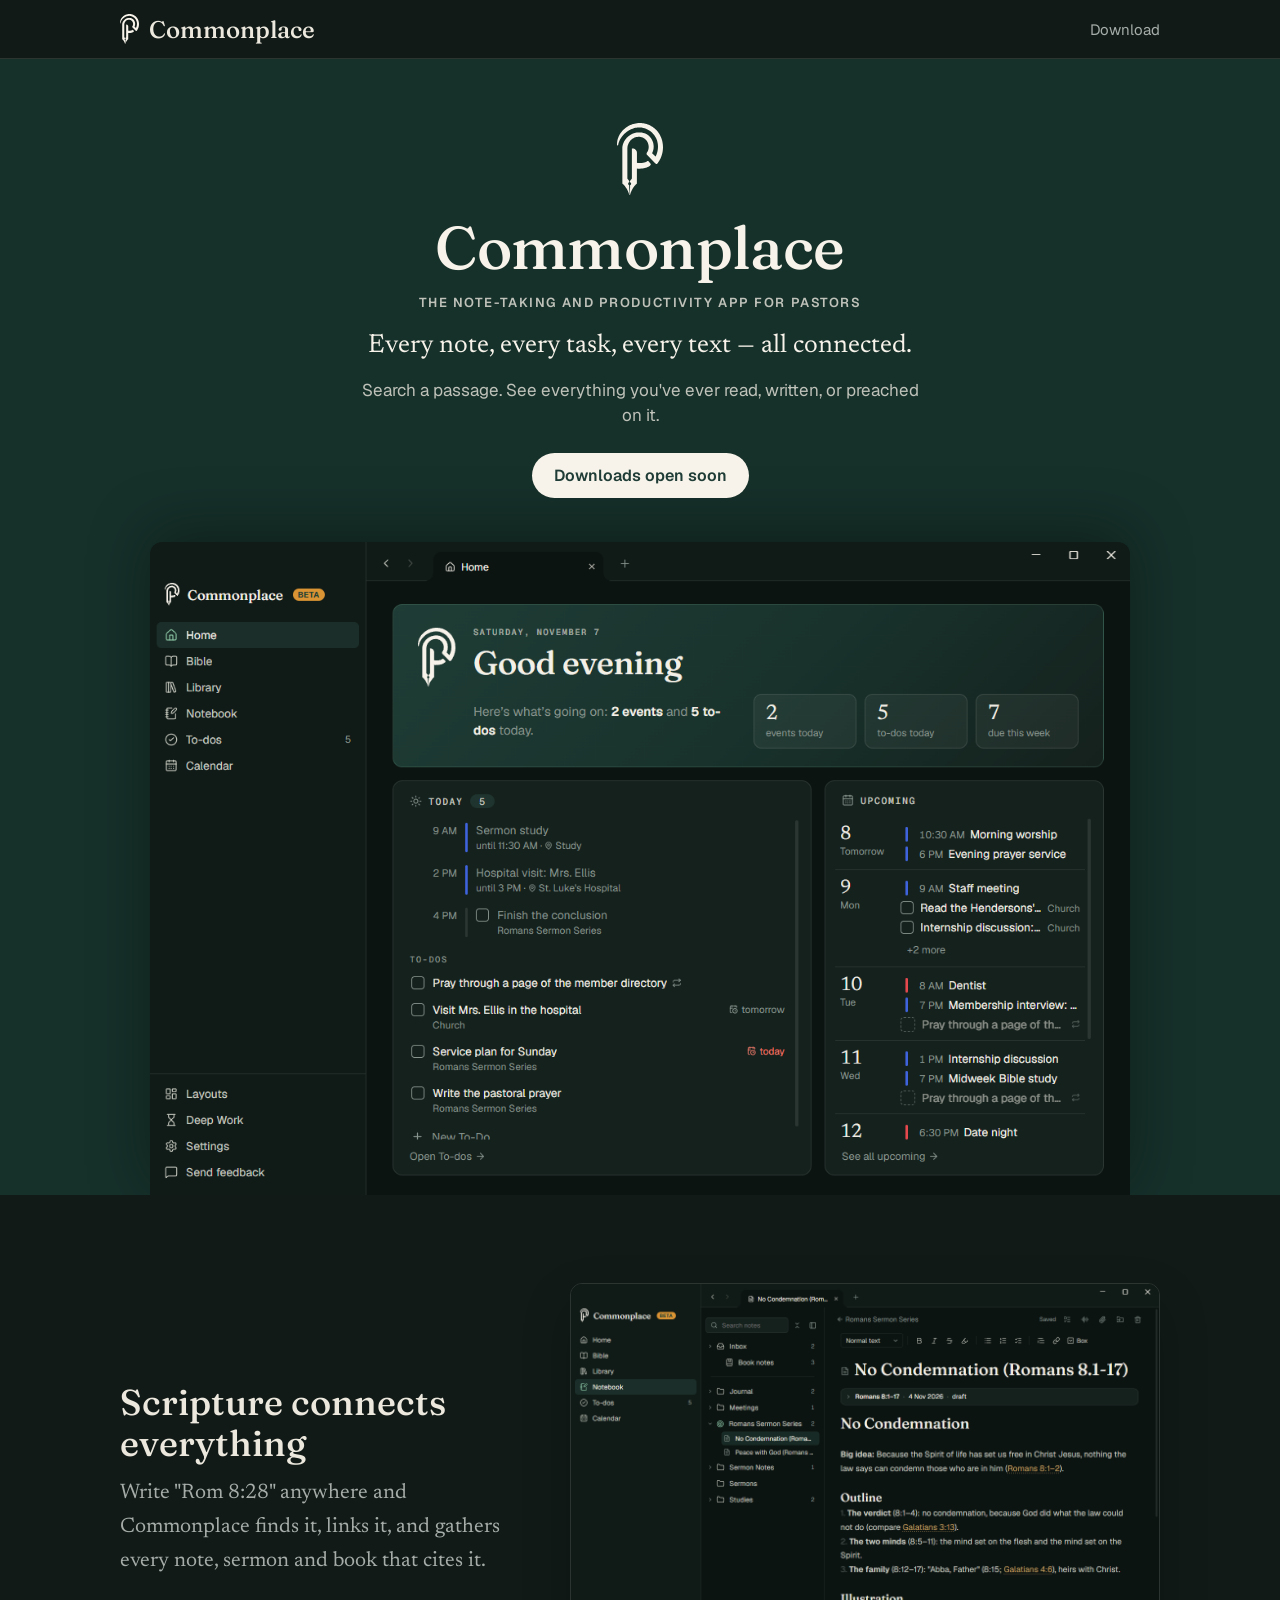
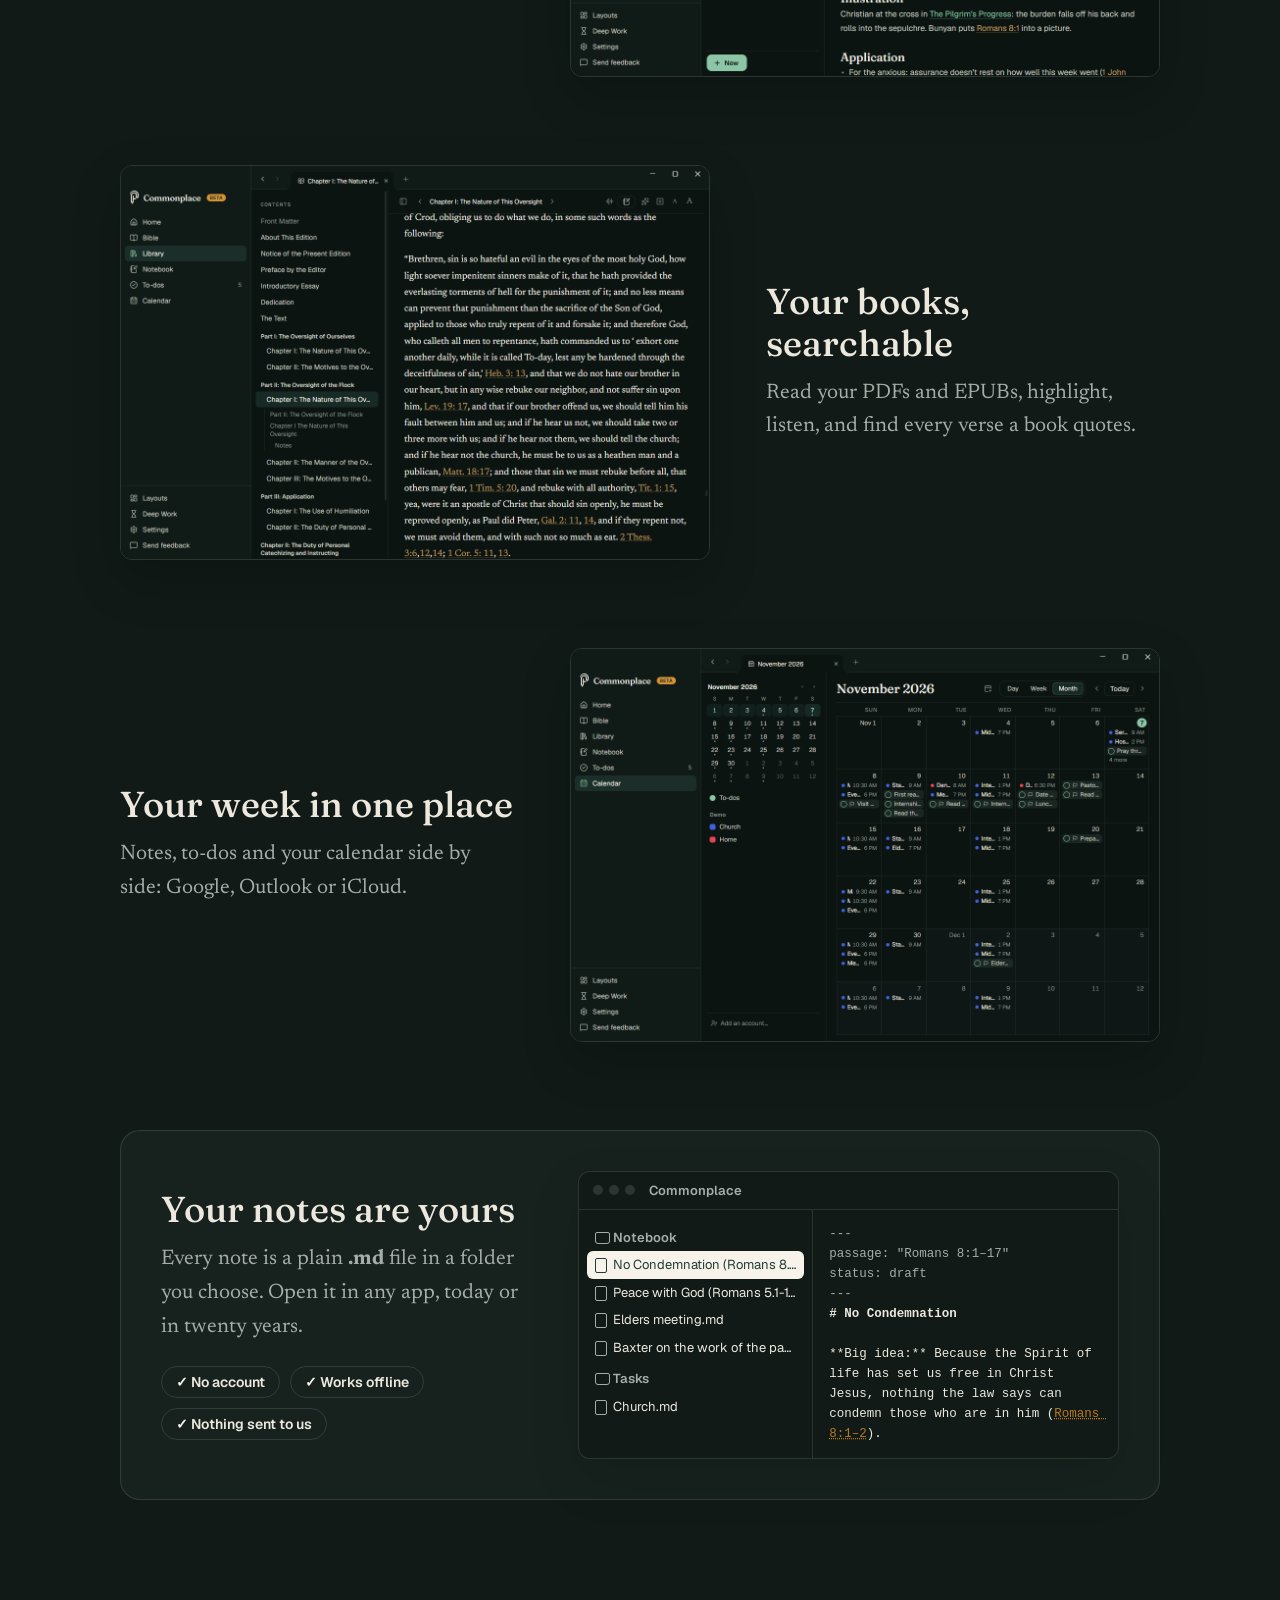
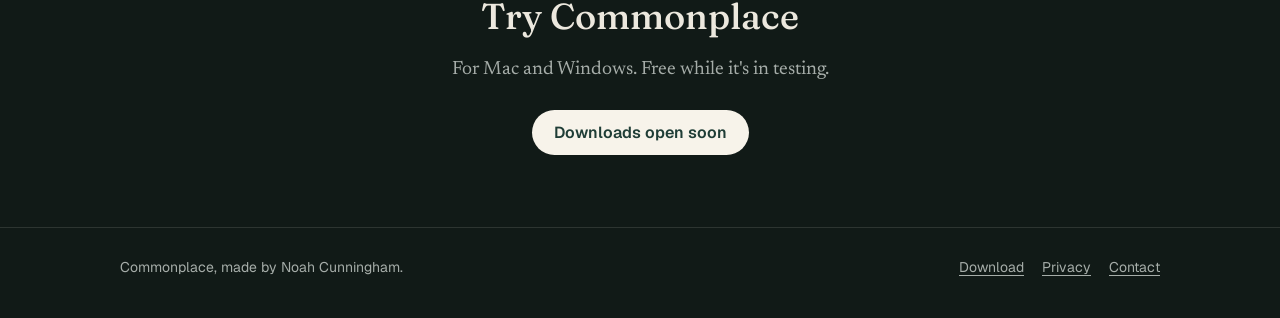
==== index.html @ 97519713 "The website" ====
<!doctype html>
<html lang="en">
<head>
  <meta charset="utf-8">
  <meta name="viewport" content="width=device-width, initial-scale=1">
  <title>Commonplace: the note-taking and productivity app for pastors</title>
  <meta name="description" content="The note-taking and productivity app for pastors: your notes, books, to-dos and calendar in one place, connected by Scripture. For Mac and Windows.">
  <link rel="icon" href="img/icon-128.png">
  <link rel="stylesheet" href="style.css">
  <script type="module" src="site.js"></script>
</head>
<body>
  <header class="site-head">
    <div class="wrap">
      <a class="brand" href="./"><img class="light" src="img/symbol-green.svg" alt=""><img class="dark" src="img/symbol-ivory.svg" alt="">Commonplace</a>
      <nav class="site-nav" aria-label="Site">
        <a href="download.html">Download</a>
      </nav>
    </div>
  </header>

  <main>
    <section class="hero">
      <div class="wrap">
        <img class="mark" src="img/symbol-ivory.svg" alt="">
        <h1>Commonplace</h1>
        <p class="kind">The note-taking and productivity app for pastors</p>
        <p class="tagline">Every note, every task, every text — all connected.</p>
        <p class="secondary">Search a passage. See everything you've ever read, written, or preached on it.</p>
        <div class="buttons">
          <a class="button" data-main-download href="download.html">Download</a>
          <a class="link" data-other-download href="download.html"></a>
        </div>
        <img class="shot" src="img/app-home.png" width="1200" height="800" alt="Commonplace's Home: today's services, visits and to-dos, and the week ahead.">
      </div>
    </section>

    <section class="point">
      <div class="wrap">
        <div class="point-text">
          <h2>Scripture connects everything</h2>
          <p>Write "Rom 8:28" anywhere and Commonplace finds it, links it, and gathers every note, sermon and book that cites it.</p>
        </div>
        <img class="point-shot" src="img/app-note.png" width="1200" height="800" loading="lazy" alt="A sermon note with its Bible references highlighted and linked.">
      </div>
    </section>

    <section class="point flip">
      <div class="wrap">
        <div class="point-text">
          <h2>Your books, searchable</h2>
          <p>Read your PDFs and EPUBs, highlight, listen, and find every verse a book quotes.</p>
        </div>
        <img class="point-shot" src="img/app-book.png" width="1200" height="800" loading="lazy" alt="Baxter's The Reformed Pastor open in the Library, its Bible references found and linked.">
      </div>
    </section>

    <section class="point">
      <div class="wrap">
        <div class="point-text">
          <h2>Your week in one place</h2>
          <p>Notes, to-dos and your calendar side by side: Google, Outlook or iCloud.</p>
        </div>
        <img class="point-shot" src="img/app-calendar.png" width="1200" height="800" loading="lazy" alt="The month: services, meetings, visits and to-dos with their deadlines.">
      </div>
    </section>

    <section class="yours">
      <div class="wrap">
        <div class="point-text">
          <h2>Your notes are yours</h2>
          <p>Every note is a plain <b>.md</b> file in a folder you choose. Open it in any app, today or in twenty years.</p>
          <ul class="facts">
            <li>No account</li>
            <li>Works offline</li>
            <li>Nothing sent to us</li>
          </ul>
        </div>
        <div class="files" aria-label="Your notes folder: plain Markdown files">
          <div class="files-bar"><span></span><span></span><span></span><b>Commonplace</b></div>
          <div class="files-body">
            <ul class="files-list">
              <li class="folder">Notebook</li>
              <li class="sel">No Condemnation (Romans 8.1-17).md</li>
              <li>Peace with God (Romans 5.1-11).md</li>
              <li>Elders meeting.md</li>
              <li>Baxter on the work of the pastor.md</li>
              <li class="folder">Tasks</li>
              <li>Church.md</li>
            </ul>
            <pre class="files-text"><span class="fm">---
passage: "Romans 8:1–17"
status: draft
---</span>
<span class="h"># No Condemnation</span>

**Big idea:** Because the Spirit of life has set us free in Christ Jesus, nothing the law says can condemn those who are in him (<span class="ref">Romans 8:1–2</span>).</pre>
          </div>
        </div>
      </div>
    </section>

    <section class="cta">
      <div class="wrap">
        <h2>Try Commonplace</h2>
        <p class="muted">For Mac and Windows. Free while it's in testing.</p>
        <div class="buttons">
          <a class="button" data-main-download href="download.html">Download</a>
        </div>
      </div>
    </section>
  </main>

  <footer class="site-foot">
    <div class="wrap">
      <span>Commonplace, made by Noah Cunningham.</span>
      <nav aria-label="More">
        <a href="download.html">Download</a>
        <a href="privacy.html">Privacy</a>
        <a data-email="Commonplace" href="#">Contact</a>
      </nav>
    </div>
  </footer>
</body>
</html>
---- style.css ----
/* Commonplace's website. Brand: forest green #1F3D36 and ivory #F7F3EA; Fraunces for the
   wordmark and headings, Newsreader for reading, Geist for small labels (all OFL, served from
   here: no calls to Google). Always dark (Noah, 2026-11-07). */

@font-face { font-family: "Fraunces"; src: url(fonts/fraunces-latin-wght-normal.woff2) format("woff2"); font-weight: 100 900; font-display: swap; }
@font-face { font-family: "Newsreader"; src: url(fonts/newsreader-latin-wght-normal.woff2) format("woff2"); font-weight: 200 800; font-display: swap; }
@font-face { font-family: "Geist"; src: url(fonts/geist-latin-wght-normal.woff2) format("woff2"); font-weight: 100 900; font-display: swap; }

:root {
  --green: #1f3d36;
  --ivory: #f7f3ea;
  color-scheme: dark;
  --bg: #111a17;
  --bg-raised: #17221f;
  --text: #ece8de;
  --text-soft: #a6ada9;
  --hairline: rgba(247, 243, 234, 0.12);
  --accent: var(--ivory);
  --on-accent: var(--green);
  --hero-bg: #16302a;
  --hero-text: var(--ivory);
  --hero-soft: rgba(247, 243, 234, 0.75);
  --logo-light: none;
  --logo-dark: block;
  --serif: "Newsreader", Georgia, serif;
  --display: "Fraunces", "Newsreader", Georgia, serif;
  --sans: "Geist", -apple-system, BlinkMacSystemFont, "Segoe UI", sans-serif;
  --radius: 14px;
  --width: 1040px;
}

* { box-sizing: border-box; }
html { -webkit-text-size-adjust: 100%; }
body {
  margin: 0;
  background: var(--bg);
  color: var(--text);
  font: 19px/1.6 var(--serif);
  overflow-wrap: anywhere;
}
img { max-width: 100%; height: auto; display: block; }
a { color: inherit; text-underline-offset: 3px; }
h1, h2, h3 { font-family: var(--display); font-weight: 500; line-height: 1.15; margin: 0 0 0.5em; }
h1 { font-size: clamp(36px, 7vw, 60px); letter-spacing: -0.01em; }
h2 { font-size: clamp(26px, 4.5vw, 36px); }
h3 { font-size: 22px; }
p { margin: 0 0 1em; }
.wrap { width: min(var(--width), 100% - 32px); margin-inline: auto; }
.narrow { width: min(720px, 100% - 32px); margin-inline: auto; }
.muted { color: var(--text-soft); }
.small { font: 14px/1.5 var(--sans); }

/* ---- Header and footer ---- */
.site-head { border-bottom: 1px solid var(--hairline); }
.site-head .wrap { display: flex; align-items: center; justify-content: space-between; gap: 12px 20px; flex-wrap: wrap; padding: 14px 0; }
.brand { display: flex; align-items: center; gap: 10px; text-decoration: none; font: 500 24px var(--display); }
.brand img { height: 30px; width: auto; }
.brand .light { display: var(--logo-light); }
.brand .dark { display: var(--logo-dark); }
.site-nav { display: flex; gap: 6px 18px; flex-wrap: wrap; font: 15px var(--sans); }
.site-nav a { text-decoration: none; color: var(--text-soft); }
.site-nav a:hover, .site-nav a[aria-current] { color: var(--text); }
.site-foot { border-top: 1px solid var(--hairline); margin-top: 72px; padding: 28px 0 40px; font: 14px/1.6 var(--sans); color: var(--text-soft); }
.site-foot .wrap { display: flex; justify-content: space-between; flex-wrap: wrap; gap: 8px 24px; }
.site-foot nav { display: flex; gap: 6px 18px; flex-wrap: wrap; }

/* ---- Buttons ---- */
.buttons { display: flex; flex-wrap: wrap; align-items: center; gap: 12px 18px; margin-top: 24px; }
.button {
  display: inline-block;
  padding: 12px 22px;
  border-radius: 999px;
  background: var(--accent);
  color: var(--on-accent);
  font: 600 16px var(--sans);
  text-decoration: none;
}
.hero .button { background: var(--ivory); color: var(--green); }
.button:not([href]) { opacity: 0.55; cursor: default; }
.link { font: 15px var(--sans); }

/* ---- Home ---- */
.hero { background: var(--hero-bg); color: var(--hero-text); padding: 64px 0 0; overflow: hidden; }
.hero .wrap { text-align: center; }
.hero .mark { height: 72px; width: auto; margin: 0 auto 18px; }
.hero h1 { margin-bottom: 0.25em; }
.hero .tagline { font-size: clamp(20px, 3.4vw, 26px); margin-bottom: 0.4em; }
.hero .secondary { color: var(--hero-soft); font: 17px/1.5 var(--sans); max-width: 34em; margin: 0 auto; }
.hero .buttons { justify-content: center; }
.hero .link { color: var(--hero-soft); }
.hero .shot { margin: 44px auto 0; width: min(980px, 100%); border-radius: 12px 12px 0 0; box-shadow: 0 -10px 60px rgba(0, 0, 0, 0.35); }
.hero .kind { font: 600 13px var(--sans); letter-spacing: 0.12em; text-transform: uppercase; color: var(--hero-soft); margin: -0.2em 0 1.1em; }

/* The key points: a sentence beside a picture, alternating sides; stacked on narrow screens. */
.point, .yours { padding: 88px 0 0; }
.point .wrap, .yours .wrap { display: grid; grid-template-columns: minmax(0, 2fr) minmax(0, 3fr); gap: 28px 56px; align-items: center; }
.point.flip .wrap { grid-template-columns: minmax(0, 3fr) minmax(0, 2fr); }
.point.flip .point-text { order: 2; }
.point-text h2 { margin-bottom: 0.35em; }
.point-text p { font-size: 21px; color: var(--text-soft); margin: 0; }
.point-shot { border-radius: 12px; border: 1px solid var(--hairline); box-shadow: 0 20px 50px rgba(0, 0, 0, 0.18); }
@media (max-width: 760px) {
  .point .wrap, .point.flip .wrap, .yours .wrap { grid-template-columns: minmax(0, 1fr); }
  .point.flip .point-text { order: 0; }
  .point, .yours { padding-top: 64px; }
}

/* Your notes are yours: a picture of the folder, made in HTML (plain .md files). */
.yours .wrap { background: var(--bg-raised); border: 1px solid var(--hairline); border-radius: 20px; padding: 40px; width: min(var(--width), 100% - 32px); }
@media (max-width: 760px) { .yours .wrap { padding: 24px 20px; } }
.facts { list-style: none; padding: 0; margin: 22px 0 0; display: flex; flex-wrap: wrap; gap: 10px; }
.facts li { font: 600 14px var(--sans); border: 1px solid var(--hairline); border-radius: 999px; padding: 6px 14px; }
.facts li::before { content: "✓  "; color: var(--accent); }
.files { background: var(--bg); border: 1px solid var(--hairline); border-radius: 12px; overflow: hidden; box-shadow: 0 20px 50px rgba(0, 0, 0, 0.14); min-width: 0; }
.files-bar { display: flex; align-items: center; gap: 6px; padding: 10px 14px; border-bottom: 1px solid var(--hairline); font: 13px var(--sans); color: var(--text-soft); }
.files-bar span { width: 10px; height: 10px; border-radius: 50%; background: var(--hairline); }
.files-bar b { font-weight: 600; margin-left: 8px; }
.files-body { display: grid; grid-template-columns: minmax(0, 1fr) minmax(0, 1.3fr); }
.files-list { list-style: none; margin: 0; padding: 10px 8px; border-right: 1px solid var(--hairline); font: 13px/1.5 var(--sans); }
.files-list li { padding: 4px 8px 4px 26px; border-radius: 6px; white-space: nowrap; overflow: hidden; text-overflow: ellipsis; position: relative; }
.files-list li::before { content: ""; position: absolute; left: 8px; top: 7px; width: 10px; height: 13px; border: 1.5px solid var(--text-soft); border-radius: 2px; }
.files-list li.folder { color: var(--text-soft); font-weight: 600; margin-top: 4px; }
.files-list li.folder::before { width: 13px; height: 10px; top: 8px; border-radius: 2px 2px 3px 3px; }
.files-list li.sel { background: var(--accent); color: var(--on-accent); }
.files-list li.sel::before { border-color: var(--on-accent); }
.files-text { margin: 0; padding: 14px 16px; font: 12.5px/1.6 ui-monospace, "Cascadia Mono", Menlo, Consolas, monospace; white-space: pre-wrap; overflow-wrap: anywhere; color: var(--text); }
.files-text .fm { color: var(--text-soft); }
.files-text .h { font-weight: 700; }
.files-text .ref { color: #b7791f; text-decoration: underline dotted; }
@media (max-width: 520px) {
  .files-body { grid-template-columns: minmax(0, 1fr); }
  .files-list { border-right: 0; border-bottom: 1px solid var(--hairline); }
}

.cta { padding: 96px 0 0; text-align: center; }
.cta .buttons { justify-content: center; }
.promise { background: var(--bg-raised); border: 1px solid var(--hairline); border-radius: var(--radius); padding: 28px; }
.promise ul { margin: 0; padding-left: 1.2em; }
.lead { font-size: 22px; max-width: 34em; }

/* ---- Download ---- */
.choices { display: grid; grid-template-columns: repeat(auto-fit, minmax(260px, 1fr)); gap: 18px; margin-top: 28px; }
.choice { background: var(--bg-raised); border: 1px solid var(--hairline); border-radius: var(--radius); padding: 24px; }
.choice.this-computer { border-color: var(--accent); box-shadow: 0 0 0 1px var(--accent); }
.choice .this { display: block; visibility: hidden; font: 600 12px var(--sans); letter-spacing: 0.06em; text-transform: uppercase; color: var(--text-soft); }
.choice.this-computer .this { visibility: visible; }
.choice h2 { margin-top: 4px; }
.notice { border-left: 3px solid var(--accent); padding: 4px 0 4px 16px; margin: 28px 0; }
html:not([data-downloads="soon"]) .when-soon { display: none; }
html[data-downloads="soon"] .when-open { display: none; }
html:not([data-platform="phone"]) .when-phone { display: none; }

/* ---- Long pages (help, privacy) ---- */
.page { padding-top: 48px; }
.page h2 { margin-top: 1.6em; }
.page h3 { margin-top: 1.2em; }
.page ul, .page ol { padding-left: 1.3em; }
.page li { margin-bottom: 0.4em; }
kbd, .ui { font: 600 0.85em var(--sans); background: var(--bg-raised); border: 1px solid var(--hairline); border-radius: 6px; padding: 1px 6px; white-space: nowrap; }
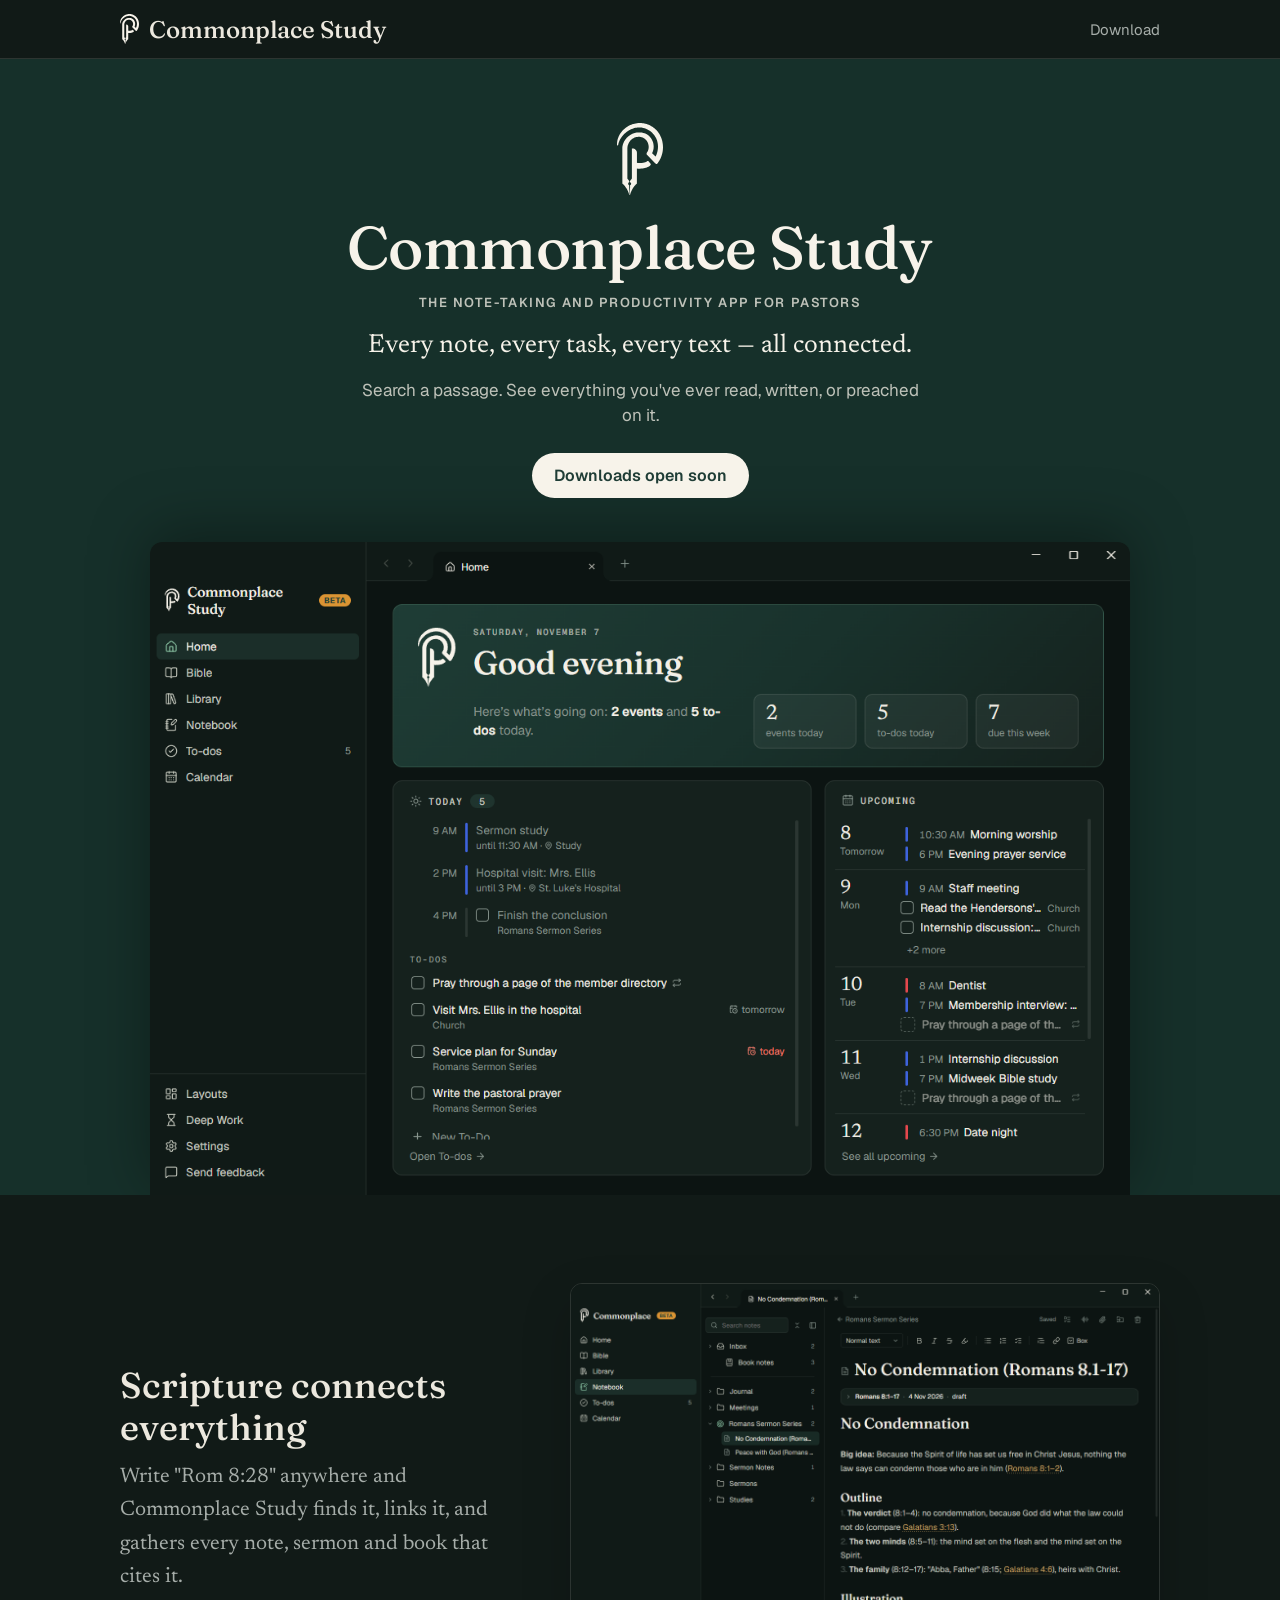
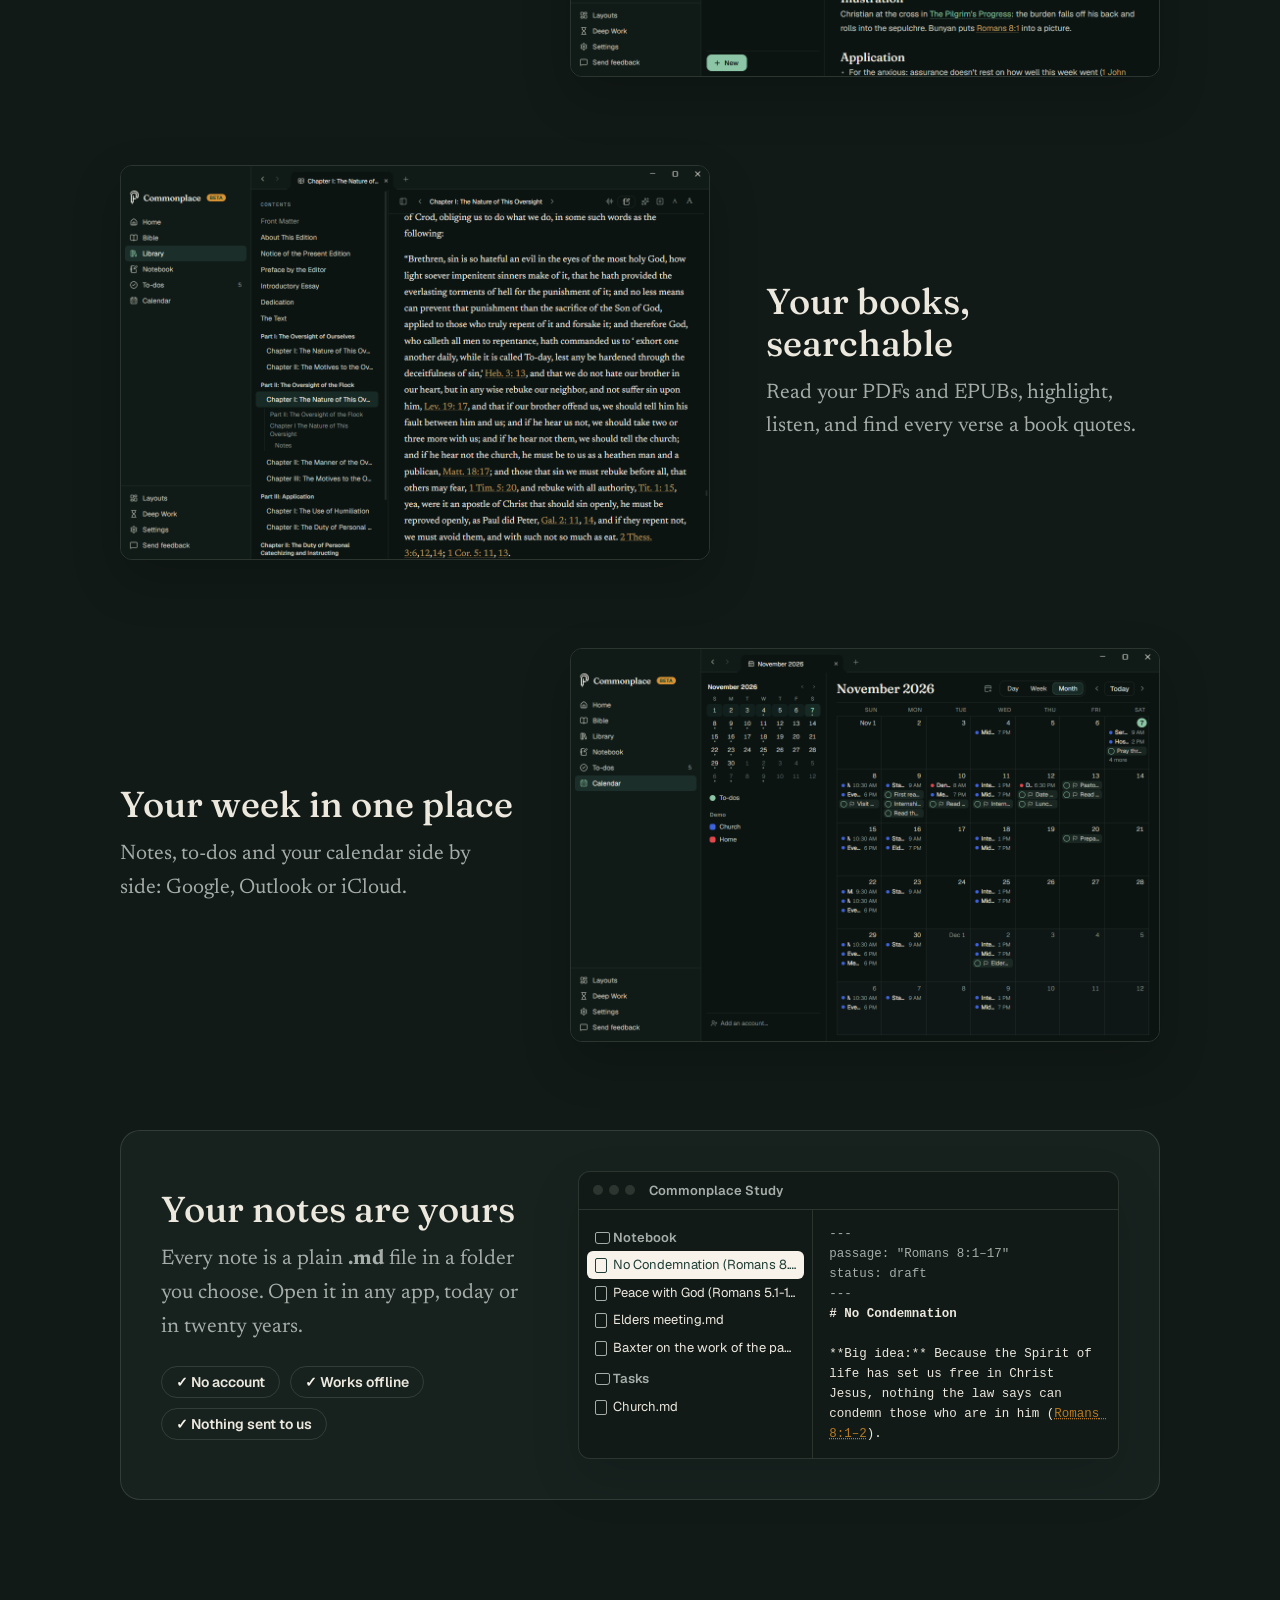
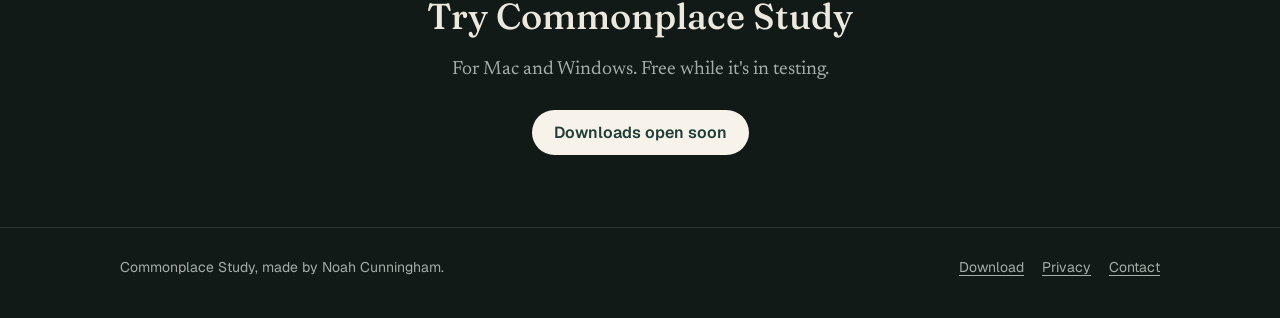
==== commit 1e8f51b9: "The website" ====
--- a/index.html
+++ b/index.html
@@ -3,7 +3,7 @@
 <head>
   <meta charset="utf-8">
   <meta name="viewport" content="width=device-width, initial-scale=1">
-  <title>Commonplace: the note-taking and productivity app for pastors</title>
+  <title>Commonplace Study: the note-taking and productivity app for pastors</title>
   <meta name="description" content="The note-taking and productivity app for pastors: your notes, books, to-dos and calendar in one place, connected by Scripture. For Mac and Windows.">
   <link rel="icon" href="img/icon-128.png">
   <link rel="stylesheet" href="style.css">
@@ -12,7 +12,7 @@
 <body>
   <header class="site-head">
     <div class="wrap">
-      <a class="brand" href="./"><img class="light" src="img/symbol-green.svg" alt=""><img class="dark" src="img/symbol-ivory.svg" alt="">Commonplace</a>
+      <a class="brand" href="./"><img class="light" src="img/symbol-green.svg" alt=""><img class="dark" src="img/symbol-ivory.svg" alt="">Commonplace Study</a>
       <nav class="site-nav" aria-label="Site">
         <a href="download.html">Download</a>
       </nav>
@@ -23,7 +23,7 @@
     <section class="hero">
       <div class="wrap">
         <img class="mark" src="img/symbol-ivory.svg" alt="">
-        <h1>Commonplace</h1>
+        <h1>Commonplace Study</h1>
         <p class="kind">The note-taking and productivity app for pastors</p>
         <p class="tagline">Every note, every task, every text — all connected.</p>
         <p class="secondary">Search a passage. See everything you've ever read, written, or preached on it.</p>
@@ -31,7 +31,7 @@
           <a class="button" data-main-download href="download.html">Download</a>
           <a class="link" data-other-download href="download.html"></a>
         </div>
-        <img class="shot" src="img/app-home.png" width="1200" height="800" alt="Commonplace's Home: today's services, visits and to-dos, and the week ahead.">
+        <img class="shot" src="img/app-home.png" width="1200" height="800" alt="Commonplace Study's Home: today's services, visits and to-dos, and the week ahead.">
       </div>
     </section>
 
@@ -39,7 +39,7 @@
       <div class="wrap">
         <div class="point-text">
           <h2>Scripture connects everything</h2>
-          <p>Write "Rom 8:28" anywhere and Commonplace finds it, links it, and gathers every note, sermon and book that cites it.</p>
+          <p>Write "Rom 8:28" anywhere and Commonplace Study finds it, links it, and gathers every note, sermon and book that cites it.</p>
         </div>
         <img class="point-shot" src="img/app-note.png" width="1200" height="800" loading="lazy" alt="A sermon note with its Bible references highlighted and linked.">
       </div>
@@ -77,7 +77,7 @@
           </ul>
         </div>
         <div class="files" aria-label="Your notes folder: plain Markdown files">
-          <div class="files-bar"><span></span><span></span><span></span><b>Commonplace</b></div>
+          <div class="files-bar"><span></span><span></span><span></span><b>Commonplace Study</b></div>
           <div class="files-body">
             <ul class="files-list">
               <li class="folder">Notebook</li>
@@ -102,7 +102,7 @@
 
     <section class="cta">
       <div class="wrap">
-        <h2>Try Commonplace</h2>
+        <h2>Try Commonplace Study</h2>
         <p class="muted">For Mac and Windows. Free while it's in testing.</p>
         <div class="buttons">
           <a class="button" data-main-download href="download.html">Download</a>
@@ -113,11 +113,11 @@
 
   <footer class="site-foot">
     <div class="wrap">
-      <span>Commonplace, made by Noah Cunningham.</span>
+      <span>Commonplace Study, made by Noah Cunningham.</span>
       <nav aria-label="More">
         <a href="download.html">Download</a>
         <a href="privacy.html">Privacy</a>
-        <a data-email="Commonplace" href="#">Contact</a>
+        <a data-email="Commonplace Study" href="#">Contact</a>
       </nav>
     </div>
   </footer>
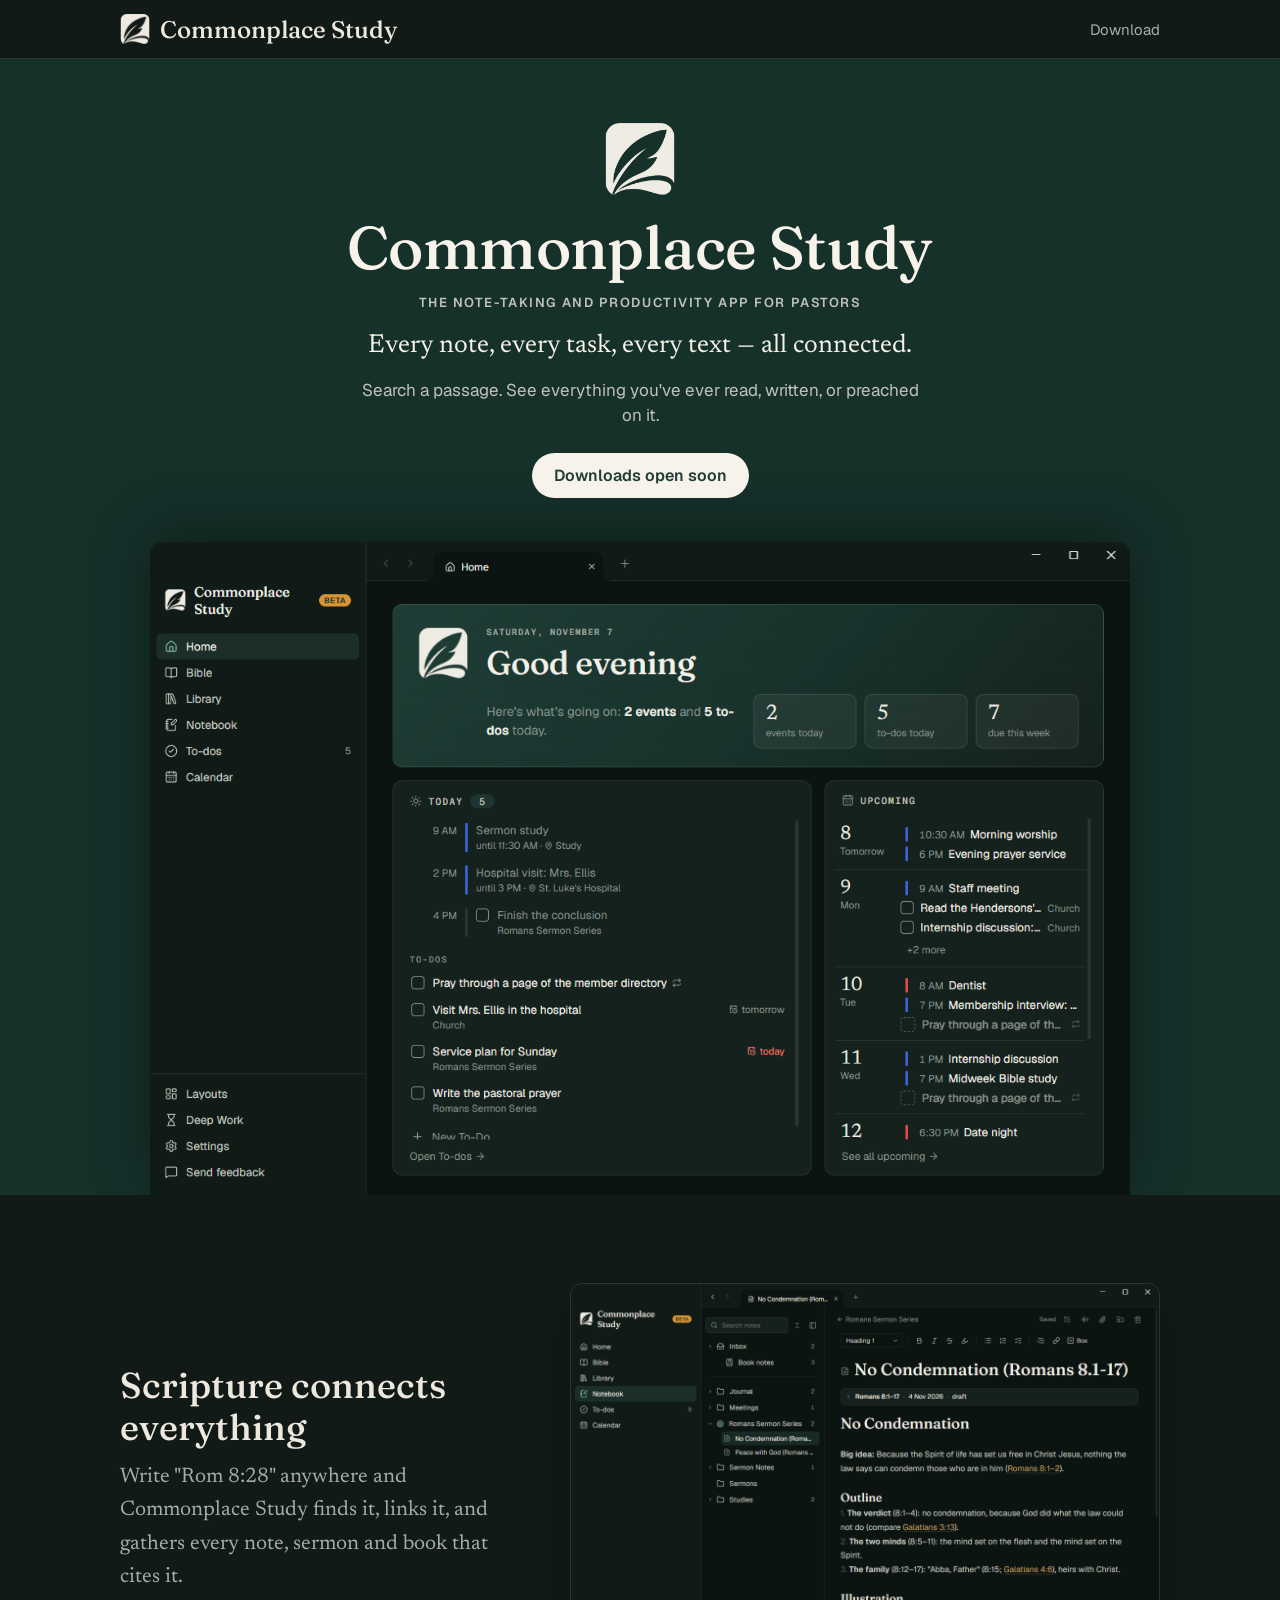
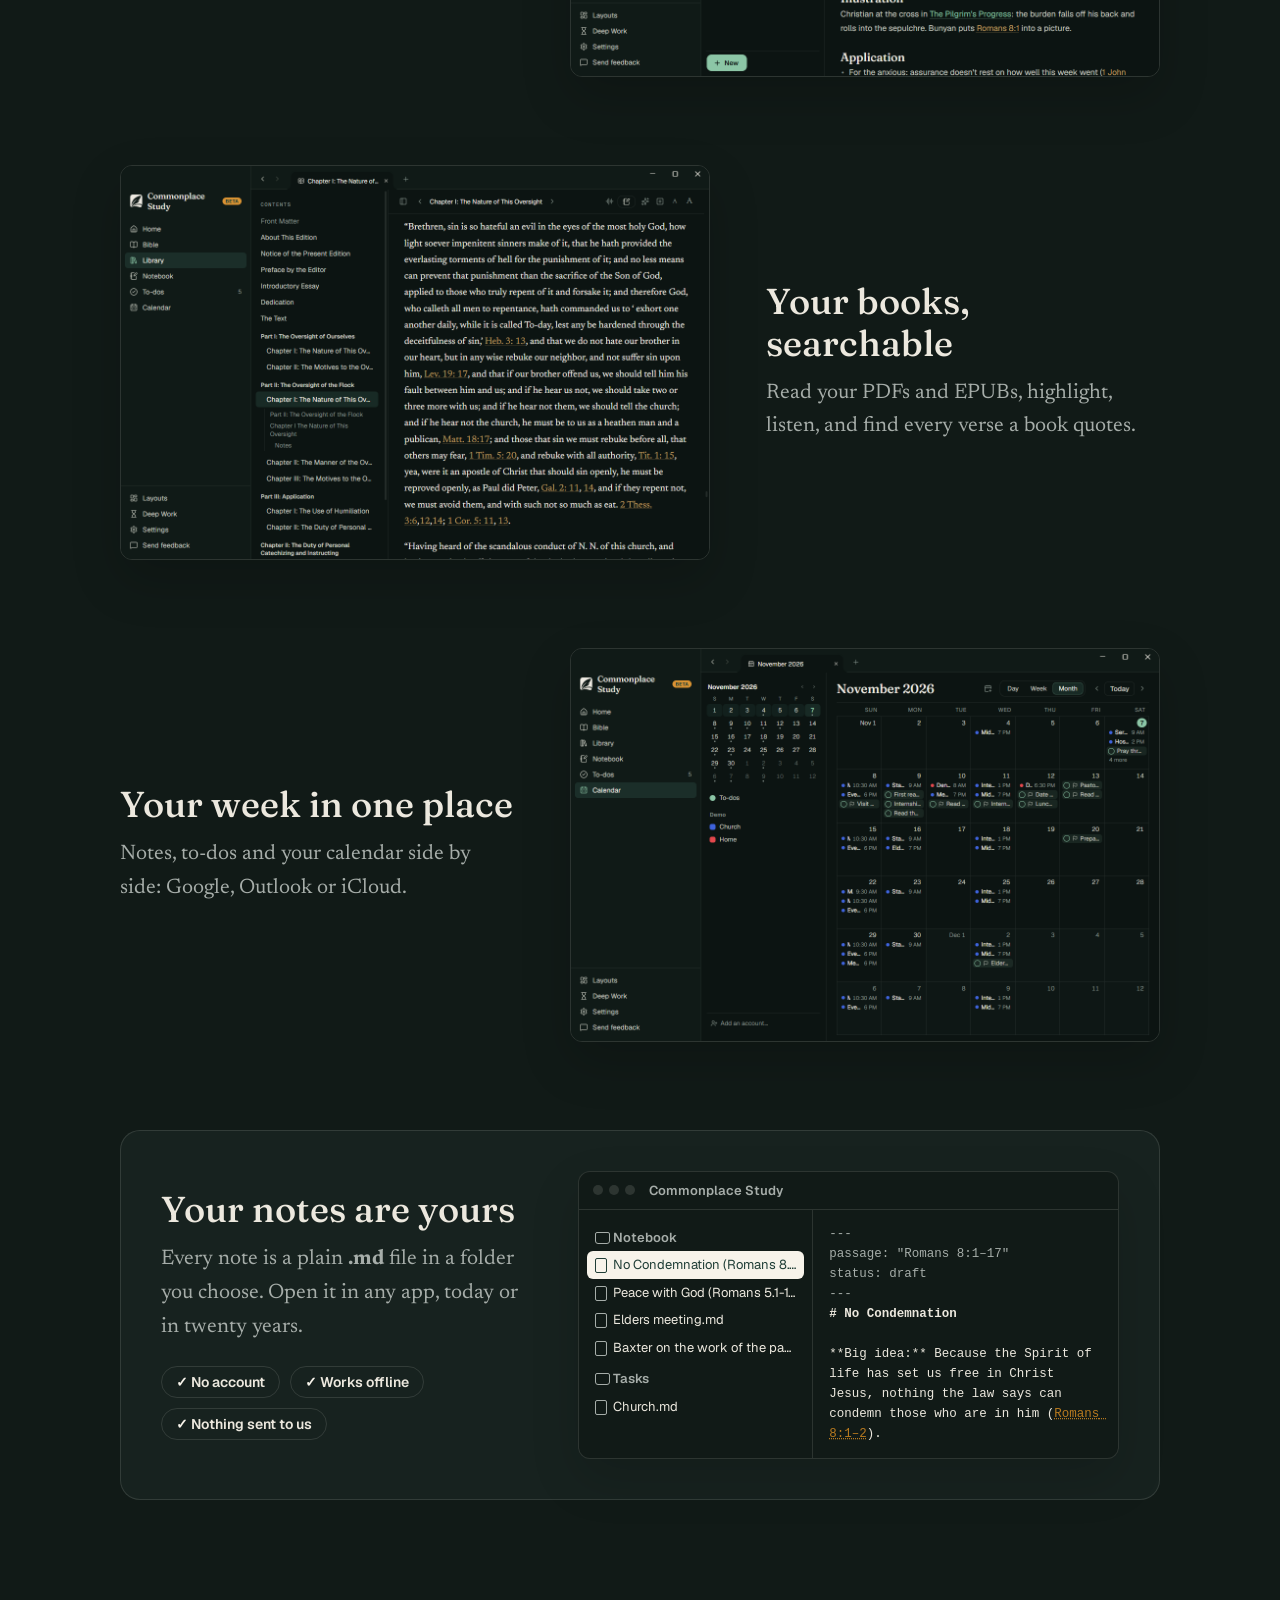
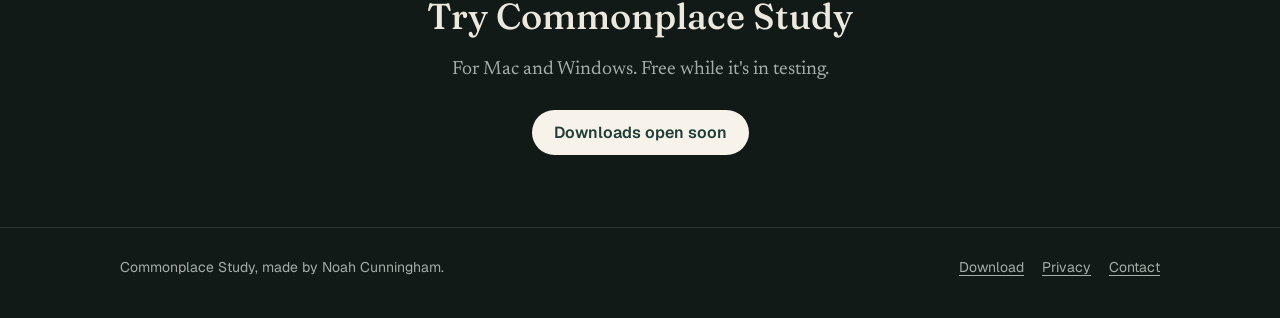
==== commit 70a48cd1: "The website" ====
--- a/index.html
+++ b/index.html
@@ -12,7 +12,7 @@
 <body>
   <header class="site-head">
     <div class="wrap">
-      <a class="brand" href="./"><img class="light" src="img/symbol-green.svg" alt=""><img class="dark" src="img/symbol-ivory.svg" alt="">Commonplace Study</a>
+      <a class="brand" href="./"><img class="light" src="img/symbol-green.png" alt=""><img class="dark" src="img/symbol-ivory.png" alt="">Commonplace Study</a>
       <nav class="site-nav" aria-label="Site">
         <a href="download.html">Download</a>
       </nav>
@@ -22,7 +22,7 @@
   <main>
     <section class="hero">
       <div class="wrap">
-        <img class="mark" src="img/symbol-ivory.svg" alt="">
+        <img class="mark" src="img/symbol-ivory.png" alt="">
         <h1>Commonplace Study</h1>
         <p class="kind">The note-taking and productivity app for pastors</p>
         <p class="tagline">Every note, every task, every text — all connected.</p>
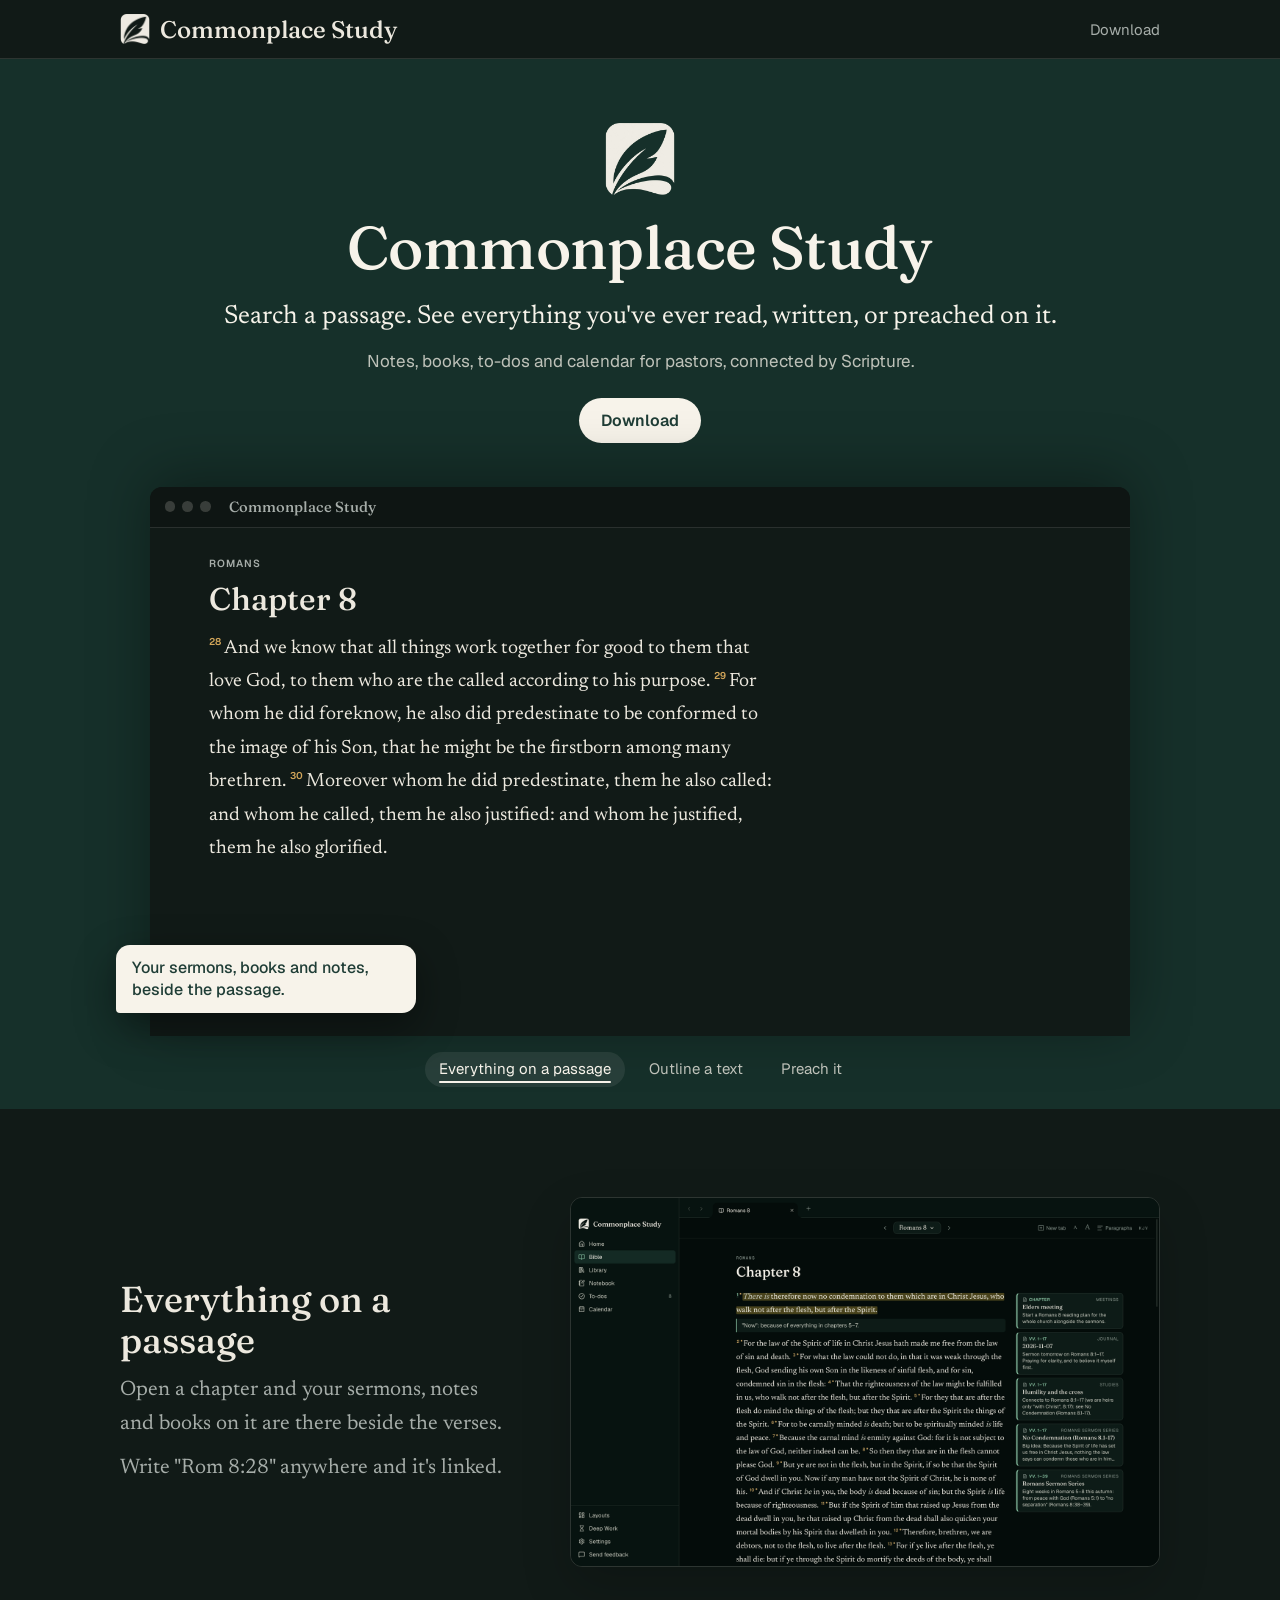
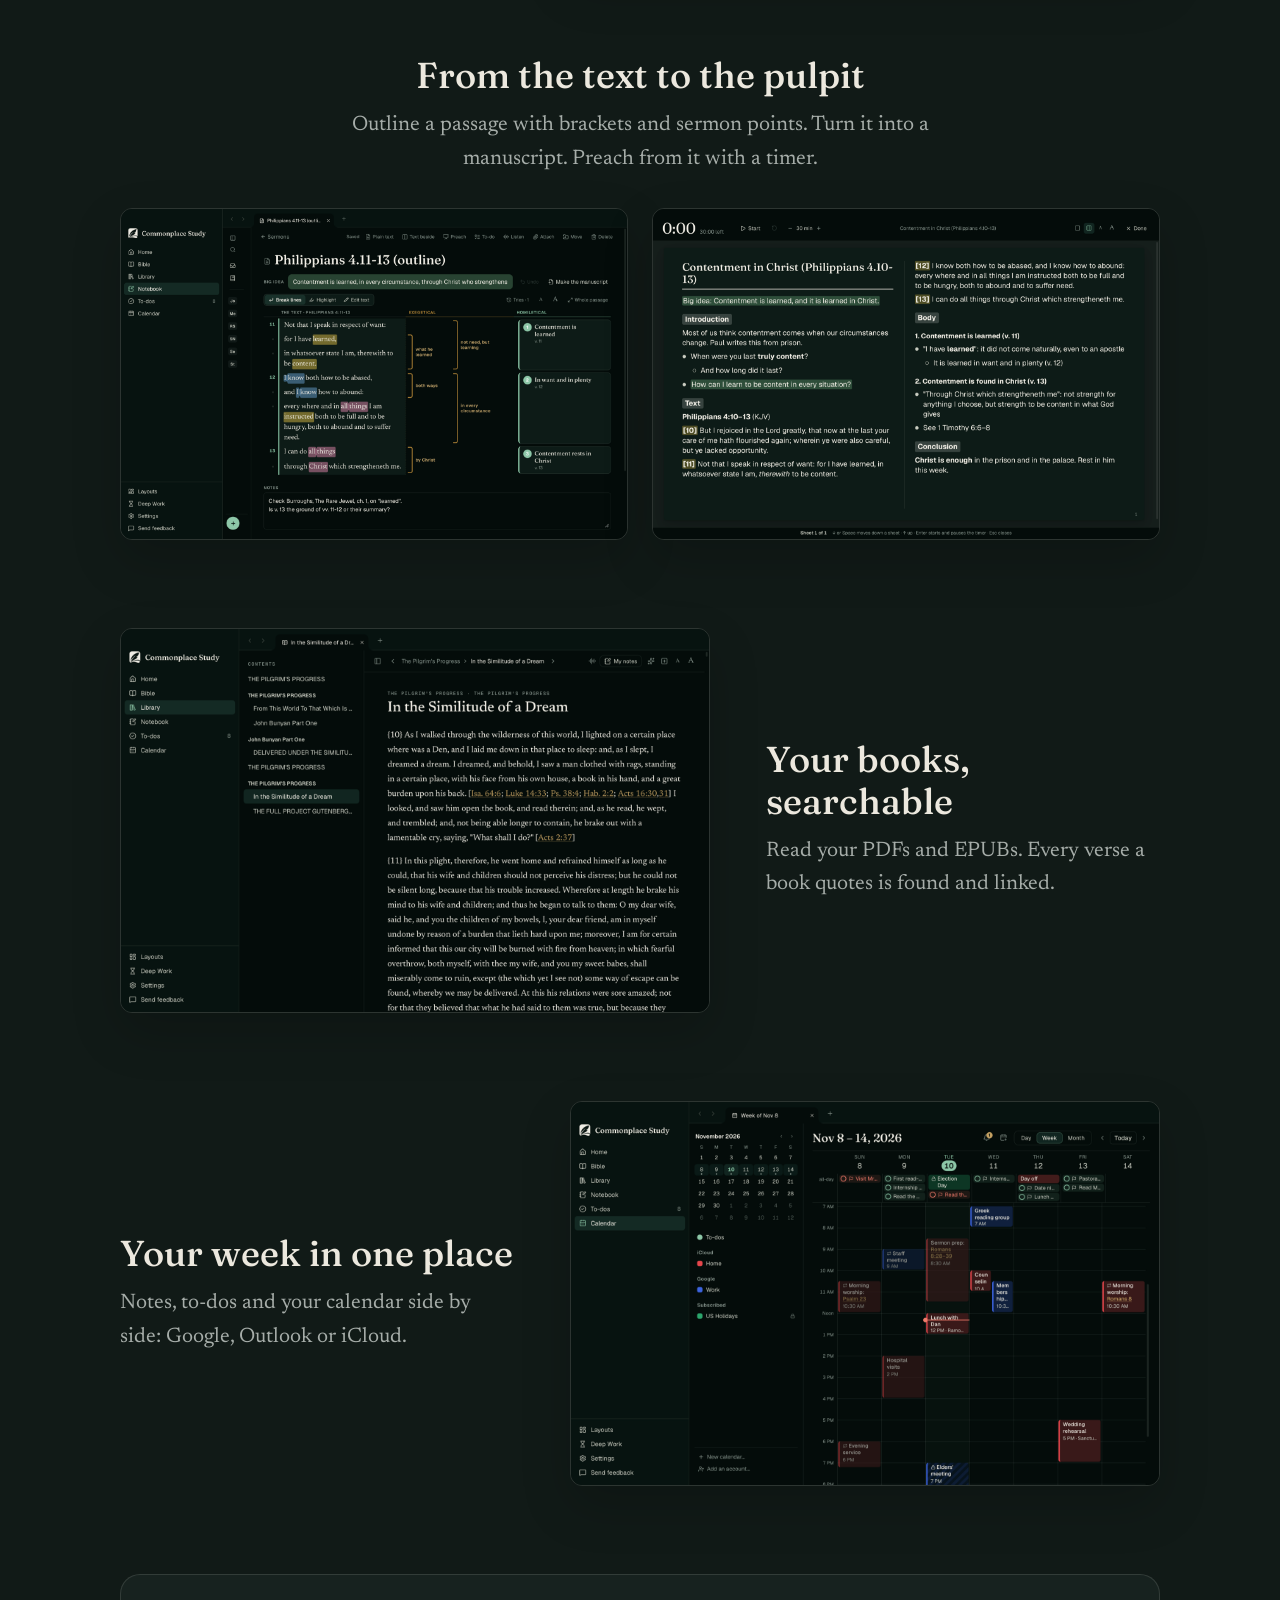
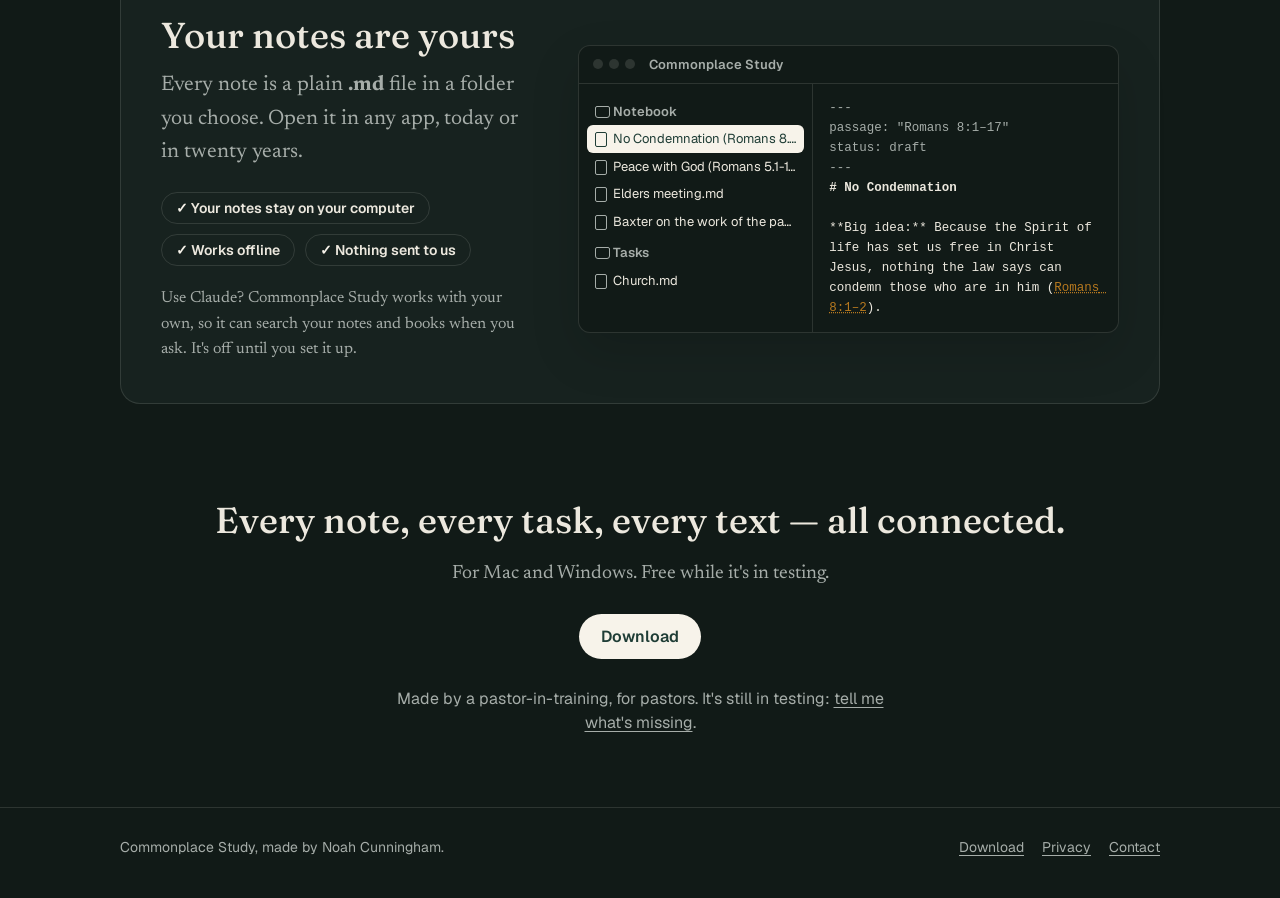
==== commit be1cfdbb: "The website" ====
--- a/index.html
+++ b/index.html
@@ -8,6 +8,7 @@
   <link rel="icon" href="img/icon-128.png">
   <link rel="stylesheet" href="style.css">
   <script type="module" src="site.js"></script>
+  <script type="module" src="demo.js"></script>
 </head>
 <body>
   <header class="site-head">
@@ -24,24 +25,115 @@
       <div class="wrap">
         <img class="mark" src="img/symbol-ivory.png" alt="">
         <h1>Commonplace Study</h1>
-        <p class="kind">The note-taking and productivity app for pastors</p>
-        <p class="tagline">Every note, every task, every text — all connected.</p>
-        <p class="secondary">Search a passage. See everything you've ever read, written, or preached on it.</p>
+        <p class="tagline">Search a passage. See everything you've ever read, written, or preached on it.</p>
+        <p class="secondary">Notes, books, to-dos and calendar for pastors, connected by Scripture.</p>
         <div class="buttons">
           <a class="button" data-main-download href="download.html">Download</a>
           <a class="link" data-other-download href="download.html"></a>
         </div>
-        <img class="shot" src="img/app-home.png" width="1200" height="800" alt="Commonplace Study's Home: today's services, visits and to-dos, and the week ahead.">
+        <!-- The moving demo (demo.js): a small copy of the app's screens, stepped through on a loop. -->
+        <div class="demo" data-demo>
+          <div class="demo-win" role="img" aria-label="Commonplace Study at work: a passage with your sermon, books and notes beside it; a text outlined with brackets and sermon points; a sermon in Preaching mode with a timer.">
+            <div class="demo-bar"><span></span><span></span><span></span><b>Commonplace Study</b></div>
+            <div class="demo-stage">
+
+              <div class="demo-scene on ge1 ge2 ge3 ge4" data-scene="passage" data-step="4">
+                <div class="dp-text">
+                  <small>Romans</small>
+                  <h4>Chapter 8</h4>
+                  <p><sup>28</sup><span class="v28">And we know that all things work together for good to them that love God, to them who are the called according to his purpose.</span> <sup>29</sup>For whom he did foreknow, he also did predestinate to be conformed to the image of his Son, that he might be the firstborn among many brethren. <sup>30</sup>Moreover whom he did predestinate, them he also called: and whom he called, them he also justified: and whom he justified, them he also glorified.</p>
+                </div>
+                <div class="dp-margin">
+                  <div class="mc c1"><small>v. 28 · Your sermon</small><b>More Than Conquerors</b><span>Preached in the Romans series</span></div>
+                  <div class="mc c2 book"><small>v. 28 · From your library</small><b>Two books quote this verse</b><span>Open each at the page</span></div>
+                  <div class="mc c3"><small>vv. 29–30 · Your study note</small><b>The golden chain</b><span>Foreknew, predestined, called, justified, glorified</span></div>
+                </div>
+              </div>
+
+              <div class="demo-scene" data-scene="outline" data-step="0">
+                <div class="ds-heads"><span></span><span>The text · Philippians 4:11–13</span><span class="exe">Exegetical</span><span class="hom">Homiletical</span></div>
+                <div class="ds-grid">
+                  <i class="n" style="grid-row:1">11</i>
+                  <p class="ln" style="grid-row:1">Not that I speak in respect of want:<span class="tail"> for I have learned, in whatsoever state I am, therewith to be content.</span></p>
+                  <p class="ln new" style="grid-row:2">for I have <mark>learned</mark>, in whatsoever state I am, therewith to be <mark>content</mark>.</p>
+                  <i class="n" style="grid-row:3">12</i>
+                  <p class="ln" style="grid-row:3">I know both how to be abased, and I know how to abound:</p>
+                  <p class="ln" style="grid-row:4">every where and in all things I am <mark>instructed</mark> both to be full and to be hungry.</p>
+                  <i class="n" style="grid-row:5">13</i>
+                  <p class="ln" style="grid-row:5">I can do all things through Christ which strengtheneth me.</p>
+                  <div class="br b1" style="grid-row:1 / 3"><span></span><em data-type-at="2" data-text="what he learned">what he learned</em></div>
+                  <div class="br b2" style="grid-row:3 / 5"><span></span><em data-type-at="3" data-text="in every circumstance">in every circumstance</em></div>
+                  <div class="pt p1" style="grid-row:1 / 3"><b>1</b><span>Contentment is learned<small>v. 11</small></span></div>
+                  <div class="pt p2" style="grid-row:3 / 5"><b>2</b><span>In want and in plenty<small>v. 12</small></span></div>
+                  <div class="pt p3" style="grid-row:5"><b>3</b><span>Contentment rests in Christ<small>v. 13</small></span></div>
+                  <div class="ds-note"><b>learned · content · instructed</b>Contentment is something learned, not something natural.</div>
+                </div>
+              </div>
+
+              <div class="demo-scene" data-scene="preach" data-step="0">
+                <div class="dr-bar"><b data-clock>12:05</b><span>17:55 left</span><i class="dr-go">❚❚ Pause</i><em>30 min</em><u class="dr-progress"></u></div>
+                <div class="dr-sheet">
+                  <div class="dr-cols">
+                    <h4>Contentment in Christ</h4>
+                    <p><mark class="g">Big idea: Contentment is learned, and it is learned in Christ.</mark></p>
+                    <p class="lab">Introduction</p>
+                    <p>Most of us think contentment comes when our circumstances change. Paul writes this from prison.</p>
+                    <p class="li">● When were you last <b>truly content</b>?</p>
+                    <p class="li sub">○ And how long did it last?</p>
+                    <p class="lab">Text</p>
+                    <p><mark class="y">[11]</mark> Not that I speak in respect of want: for I have learned, in whatsoever state I am, therewith to be content.</p>
+                    <p><mark class="y">[12]</mark> I know both how to be abased, and I know how to abound.</p>
+                    <p><mark class="y">[13]</mark> I can do all things through Christ which strengtheneth me.</p>
+                    <p class="lab">Body</p>
+                    <p><b>1. Contentment is learned (v. 11)</b></p>
+                    <p class="li">● It did not come naturally, even to an apostle</p>
+                    <p><b>2. In want and in plenty (v. 12)</b></p>
+                    <p class="li">● Paul had been in both</p>
+                    <p class="li sub">○ Abased, and abounding</p>
+                    <p><b>3. Contentment rests in Christ (v. 13)</b></p>
+                    <p class="li">● Not strength for anything I choose</p>
+                    <p class="li">● Strength to be content in what God gives</p>
+                    <p class="lab">Conclusion</p>
+                    <p><b>Christ is enough</b> in the prison and in the palace. Rest in him this week.</p>
+                  </div>
+                </div>
+              </div>
+
+            </div>
+          </div>
+          <!-- The little window that says, in a line, what the app is doing at each step. -->
+          <p class="demo-say in" data-say aria-live="off">Your sermons, books and notes, beside the passage.</p>
+          <div class="demo-tabs" role="tablist" aria-label="What the demo is showing">
+            <button role="tab" data-tab class="on" aria-selected="true">Everything on a passage</button>
+            <button role="tab" data-tab aria-selected="false">Outline a text</button>
+            <button role="tab" data-tab aria-selected="false">Preach it</button>
+          </div>
+        </div>
+        <noscript><img class="shot" src="img/app-home.png" width="1600" height="1042" alt="Commonplace Study's Home: the sermon you're writing, today's meetings and to-dos, and the days ahead."></noscript>
       </div>
     </section>
 
     <section class="point">
       <div class="wrap">
         <div class="point-text">
-          <h2>Scripture connects everything</h2>
-          <p>Write "Rom 8:28" anywhere and Commonplace Study finds it, links it, and gathers every note, sermon and book that cites it.</p>
-        </div>
-        <img class="point-shot" src="img/app-note.png" width="1200" height="800" loading="lazy" alt="A sermon note with its Bible references highlighted and linked.">
+          <h2>Everything on a passage</h2>
+          <p>Open a chapter and your sermons, notes and books on it are there beside the verses.</p>
+          <p>Write "Rom 8:28" anywhere and it's linked.</p>
+        </div>
+        <img class="point-shot" src="img/app-passage.png" width="1600" height="1000" loading="lazy" alt="Romans 8 in the Bible, with a sermon, a study note and two books that cite its verses in the margin beside them.">
+      </div>
+    </section>
+
+    <section class="pulpit">
+      <div class="wrap">
+        <div class="point-text">
+          <h2>From the text to the pulpit</h2>
+          <p>Outline a passage with brackets and sermon points. Turn it into a manuscript. Preach from it with a timer.</p>
+        </div>
+        <div class="pair">
+          <img class="point-shot" src="img/app-outline.png" width="1600" height="1042" loading="lazy" alt="Philippians 4:11–13 broken into lines, with brackets for the structure of the text and sermon points beside them.">
+          <img class="point-shot" src="img/app-preach.png" width="1600" height="1042" loading="lazy" alt="Preaching mode: the sermon in two columns of large type, with a timer counting up at the top.">
+        </div>
       </div>
     </section>
 
@@ -49,9 +141,9 @@
       <div class="wrap">
         <div class="point-text">
           <h2>Your books, searchable</h2>
-          <p>Read your PDFs and EPUBs, highlight, listen, and find every verse a book quotes.</p>
-        </div>
-        <img class="point-shot" src="img/app-book.png" width="1200" height="800" loading="lazy" alt="Baxter's The Reformed Pastor open in the Library, its Bible references found and linked.">
+          <p>Read your PDFs and EPUBs. Every verse a book quotes is found and linked.</p>
+        </div>
+        <img class="point-shot" src="img/app-book.png" width="1600" height="1042" loading="lazy" alt="Bunyan's The Pilgrim's Progress open in the Library, its Bible references found and linked.">
       </div>
     </section>
 
@@ -61,7 +153,7 @@
           <h2>Your week in one place</h2>
           <p>Notes, to-dos and your calendar side by side: Google, Outlook or iCloud.</p>
         </div>
-        <img class="point-shot" src="img/app-calendar.png" width="1200" height="800" loading="lazy" alt="The month: services, meetings, visits and to-dos with their deadlines.">
+        <img class="point-shot" src="img/app-calendar.png" width="1600" height="1042" loading="lazy" alt="The week: services, meetings, visits and to-dos with their deadlines.">
       </div>
     </section>
 
@@ -71,10 +163,11 @@
           <h2>Your notes are yours</h2>
           <p>Every note is a plain <b>.md</b> file in a folder you choose. Open it in any app, today or in twenty years.</p>
           <ul class="facts">
-            <li>No account</li>
+            <li>Your notes stay on your computer</li>
             <li>Works offline</li>
             <li>Nothing sent to us</li>
           </ul>
+          <p class="ai-line">Use Claude? Commonplace Study works with your own, so it can search your notes and books when you ask. It's off until you set it up.</p>
         </div>
         <div class="files" aria-label="Your notes folder: plain Markdown files">
           <div class="files-bar"><span></span><span></span><span></span><b>Commonplace Study</b></div>
@@ -102,11 +195,28 @@
 
     <section class="cta">
       <div class="wrap">
-        <h2>Try Commonplace Study</h2>
+        <h2>Every note, every task, every text — all connected.</h2>
         <p class="muted">For Mac and Windows. Free while it's in testing.</p>
         <div class="buttons">
           <a class="button" data-main-download href="download.html">Download</a>
         </div>
+        <p class="maker">Made by a pastor-in-training, for pastors. It's still in testing: <a data-email="Commonplace Study" href="#">tell me what's missing</a>.</p>
+      </div>
+    </section>
+
+    <!-- Get update emails (EMAIL-SETUP.md). Hidden until SITE.updatesList in site.js has Noah's
+         Buttondown username (PLACEHOLDER); site.js then sets the form's address and shows it. -->
+    <section class="updates" data-updates-section hidden>
+      <div class="narrow">
+        <h2>Get update emails</h2>
+        <p class="muted">A short note when there's something new in Commonplace Study. No more than that; unsubscribe with one click.</p>
+        <form class="signup" data-updates method="post" action="#BUTTONDOWN-FORM-URL-PLACEHOLDER">
+          <label class="sr-only" for="updates-email">Your email address</label>
+          <input id="updates-email" type="email" name="email" required autocomplete="email" placeholder="you@example.com">
+          <input type="hidden" name="tag" value="website">
+          <button class="button" type="submit">Sign up</button>
+        </form>
+        <p class="small muted">You'll get one email to confirm. Your address is kept by Buttondown, only for these emails; see the <a href="privacy.html#update-emails">privacy policy</a>.</p>
       </div>
     </section>
   </main>
--- a/style.css
+++ b/style.css
@@ -134,6 +134,15 @@
 
 .cta { padding: 96px 0 0; text-align: center; }
 .cta .buttons { justify-content: center; }
+
+/* Get update emails: an address field and a button, side by side; stacked on narrow screens. */
+.updates { padding: 72px 0 0; text-align: center; }
+.updates[hidden] { display: none; }
+.signup { display: flex; flex-wrap: wrap; justify-content: center; gap: 12px; margin: 20px auto 14px; max-width: 520px; }
+.signup input[type="email"] { flex: 1 1 240px; min-width: 0; padding: 12px 18px; border-radius: 999px; border: 1px solid var(--hairline); background: var(--bg-raised); color: var(--text); font: 16px var(--sans); }
+.signup input[type="email"]:focus { outline: 2px solid var(--accent); outline-offset: 1px; }
+.signup .button { border: 0; cursor: pointer; }
+.sr-only { position: absolute; width: 1px; height: 1px; overflow: hidden; clip: rect(0 0 0 0); white-space: nowrap; }
 .promise { background: var(--bg-raised); border: 1px solid var(--hairline); border-radius: var(--radius); padding: 28px; }
 .promise ul { margin: 0; padding-left: 1.2em; }
 .lead { font-size: 22px; max-width: 34em; }
@@ -157,3 +166,154 @@
 .page ul, .page ol { padding-left: 1.3em; }
 .page li { margin-bottom: 0.4em; }
 kbd, .ui { font: 600 0.85em var(--sans); background: var(--bg-raised); border: 1px solid var(--hairline); border-radius: 6px; padding: 1px 6px; white-space: nowrap; }
+
+
+/* ---- The moving demo on the homepage (demo.js) ----
+   A small copy of the app's screens. Everything is sized from the demo's own width (cqw), so it
+   keeps its proportions on a phone. Each scene is put on a step by the script (classes ge1, ge2…
+   mean "step 1 or later"); what each step shows, and how it eases in, is all here. */
+.demo { margin: 44px auto 0; width: min(980px, 100%); }
+.demo-win {
+  container-type: inline-size;
+  border-radius: 12px 12px 0 0;
+  background: #111a17;
+  box-shadow: 0 -10px 60px rgba(0, 0, 0, 0.35);
+  overflow: hidden;
+  text-align: left;
+  --exe: #d2a65a;
+  --hom: #8fd0b0;
+}
+.demo-bar { display: flex; align-items: center; gap: 0.7cqw; padding: 1.1cqw 1.5cqw; border-bottom: 1px solid var(--hairline); background: #0e1513; }
+.demo-bar span { width: 1.1cqw; height: 1.1cqw; border-radius: 50%; background: rgba(247, 243, 234, 0.18); }
+.demo-bar b { margin-left: 1.2cqw; font: 500 1.5cqw var(--display); color: var(--text-soft); }
+.demo-stage { position: relative; aspect-ratio: 16 / 8.3; }
+.demo-scene { position: absolute; inset: 0; padding: 2.4cqw 2.8cqw; opacity: 0; visibility: hidden; transition: opacity 0.5s ease, visibility 0s 0.5s; font: 1.75cqw/1.45 var(--serif); color: var(--text); }
+.demo-scene.on { opacity: 1; visibility: visible; transition: opacity 0.5s ease; }
+.demo-scene p { margin: 0; }
+.demo-tabs { display: flex; justify-content: center; flex-wrap: wrap; gap: 6px 10px; padding: 16px 0 22px; }
+.demo-tabs button {
+  position: relative;
+  padding: 7px 14px 9px;
+  border: 0;
+  border-radius: 999px;
+  background: none;
+  color: var(--hero-soft);
+  font: 15px var(--sans);
+  cursor: pointer;
+  overflow: hidden;
+}
+.demo-tabs button.on { color: var(--hero-text); background: rgba(247, 243, 234, 0.08); }
+.demo-tabs button::after { content: ""; position: absolute; left: 14px; right: 14px; bottom: 4px; height: 2px; border-radius: 2px; background: var(--ivory); transform: scaleX(0); transform-origin: left; }
+.demo-tabs button.on.run::after { transform: scaleX(1); transition: transform var(--scene-ms, 8s) linear; }
+.demo.still .demo-tabs button.on::after { transform: scaleX(1); }
+.demo.still *, .demo.still *::after { transition: none !important; }
+
+/* Scene 1: outlining a text. */
+.ds-heads, .ds-grid { display: grid; grid-template-columns: 3cqw minmax(0, 1fr) 17cqw 26cqw; column-gap: 1.2cqw; }
+.ds-heads { margin-bottom: 1cqw; padding-bottom: 0.7cqw; border-bottom: 1px solid var(--hairline); font: 600 1.05cqw var(--sans); letter-spacing: 0.08em; text-transform: uppercase; color: var(--text-soft); }
+.ds-heads .exe { color: var(--exe); }
+.ds-heads .hom { color: var(--hom); }
+.ds-grid { position: relative; row-gap: 0.5cqw; align-items: stretch; }
+.ds-grid .n { grid-column: 1; font: 700 1.15cqw var(--sans); color: var(--hom); text-align: right; padding-top: 0.75cqw; font-style: normal; }
+.ds-grid .ln { grid-column: 2; padding: 0.35cqw 0.9cqw; border-left: 0.3cqw solid transparent; transition: background 0.5s ease, border-color 0.5s ease, max-height 0.5s ease, opacity 0.4s ease, padding 0.5s ease; }
+.ds-grid .ln.new { max-height: 0; opacity: 0; padding-top: 0; padding-bottom: 0; overflow: hidden; }
+.ge1 .ln.new { max-height: 9cqw; opacity: 1; padding-top: 0.35cqw; padding-bottom: 0.35cqw; }
+.ge1 .ln .tail { display: none; }
+.ge4 .ds-grid .ln { border-left-color: var(--hom); background: rgba(143, 208, 176, 0.07); }
+.ds-grid mark { background: none; color: inherit; border-radius: 0.3cqw; padding: 0; transition: background 0.5s ease, box-shadow 0.5s ease; }
+.ge5 .ds-grid mark { background: rgba(232, 197, 74, 0.42); box-shadow: 0 0 0 0.2cqw rgba(232, 197, 74, 0.42); }
+.br { grid-column: 3; display: flex; align-items: center; gap: 0.7cqw; padding: 0.5cqw 0; }
+.br span { align-self: stretch; flex: 0 0 0.9cqw; border: 0.22cqw solid var(--exe); border-left: 0; border-radius: 0 0.5cqw 0.5cqw 0; transform: scaleY(0); transform-origin: top; transition: transform 0.6s ease; }
+.br em { font: 600 1.15cqw/1.25 var(--sans); color: var(--exe); font-style: normal; min-height: 1.4cqw; }
+.ge2 .b1 span, .ge3 .b2 span { transform: scaleY(1); }
+.br.b2 em, .br.b1 em { opacity: 0; transition: opacity 0.2s ease; }
+.ge2 .b1 em, .ge3 .b2 em { opacity: 1; }
+.pt { grid-column: 4; display: flex; gap: 0.9cqw; align-items: flex-start; padding: 0.9cqw 1cqw; border: 1px solid var(--hairline); border-left: 0.3cqw solid var(--hom); border-radius: 0.8cqw; background: #17221f; opacity: 0; transform: translateX(2.5cqw); transition: opacity 0.5s ease, transform 0.5s ease; }
+.pt b { flex: 0 0 2.1cqw; height: 2.1cqw; display: inline-flex; align-items: center; justify-content: center; border-radius: 50%; background: var(--hom); color: #10201b; font: 700 1.15cqw var(--sans); }
+.pt span { font: 500 1.5cqw/1.25 var(--display); }
+.pt small { display: block; margin-top: 0.2cqw; font: 1cqw var(--sans); color: var(--text-soft); }
+.ge4 .pt { opacity: 1; transform: none; }
+.ge4 .p2 { transition-delay: 0.18s; }
+.ge4 .p3 { transition-delay: 0.36s; }
+.ds-note { position: absolute; left: 4.2cqw; top: calc(100% + 1.4cqw); width: 34cqw; padding: 1cqw 1.2cqw; border-radius: 0.8cqw; border-top: 0.3cqw solid #e8c54a; background: #1c2925; box-shadow: 0 1.2cqw 3cqw rgba(0, 0, 0, 0.45); font: 1.15cqw/1.45 var(--sans); color: var(--text); opacity: 0; transform: translateY(0.8cqw); transition: opacity 0.4s ease 0.5s, transform 0.4s ease 0.5s; }
+.ds-note b { display: block; margin-bottom: 0.3cqw; font: 500 1.35cqw var(--display); }
+.ge5 .ds-note { opacity: 1; transform: none; }
+
+/* Scene 2: everything on a passage. */
+[data-scene="passage"] { display: grid; grid-template-columns: minmax(0, 1fr) 30cqw; column-gap: 3cqw; padding-left: 6cqw; }
+.dp-text small { font: 600 1.05cqw var(--sans); letter-spacing: 0.1em; text-transform: uppercase; color: var(--text-soft); }
+.dp-text h4 { margin: 0.3cqw 0 1.4cqw; font: 500 3.2cqw var(--display); }
+.dp-text p { font-size: 1.95cqw; line-height: 1.75; }
+.dp-text sup { margin-right: 0.3cqw; font: 600 1cqw var(--sans); color: var(--exe); }
+.dp-text .v28 { border-radius: 0.4cqw; transition: background 0.5s ease, box-shadow 0.5s ease; }
+.ge4 .dp-text .v28 { background: rgba(143, 208, 176, 0.2); box-shadow: 0 0 0 0.3cqw rgba(143, 208, 176, 0.2); }
+.dp-margin { display: flex; flex-direction: column; gap: 1.1cqw; padding-top: 6.6cqw; }
+.mc { display: flex; flex-direction: column; gap: 0.25cqw; padding: 1cqw 1.2cqw; border: 1px solid var(--hairline); border-left: 0.3cqw solid var(--hom); border-radius: 0.8cqw; background: #17221f; opacity: 0; transform: translateX(2.5cqw); transition: opacity 0.5s ease, transform 0.5s ease, box-shadow 0.4s ease; }
+.mc.book { border-left-color: var(--exe); }
+.mc small { font: 600 0.95cqw var(--sans); letter-spacing: 0.06em; text-transform: uppercase; color: var(--text-soft); }
+.mc b { font: 500 1.5cqw/1.25 var(--display); }
+.mc span { font: 1.1cqw/1.4 var(--sans); color: var(--text-soft); }
+.ge1 .c1, .ge2 .c2, .ge3 .c3 { opacity: 1; transform: none; }
+.ge4 .c1 { transform: translateX(-0.6cqw); box-shadow: 0 1cqw 2.6cqw rgba(0, 0, 0, 0.4); }
+
+/* Scene 3: preaching. */
+[data-scene="preach"] { padding: 0; display: flex; flex-direction: column; background: #0c1311; }
+.dr-bar { position: relative; display: flex; align-items: baseline; gap: 1.6cqw; padding: 1.6cqw 2.6cqw 1.3cqw; border-bottom: 1px solid var(--hairline); font: 1.2cqw var(--sans); color: var(--text-soft); }
+.dr-bar b { font: 500 3.4cqw/1 var(--display); color: var(--text); font-variant-numeric: tabular-nums; }
+.dr-bar i, .dr-bar em { font-style: normal; }
+.dr-go { color: var(--text); }
+.dr-progress { position: absolute; left: 0; bottom: -1px; height: 0.3cqw; width: 12%; background: var(--hom); transition: width 4s linear; }
+.ge2 .dr-progress { width: 46%; }
+.dr-sheet { flex: 1; min-height: 0; margin: 1.6cqw 4cqw 0; padding: 2.4cqw 3cqw 0; border-radius: 0.6cqw 0.6cqw 0 0; background: #17221f; box-shadow: 0 1cqw 4cqw rgba(0, 0, 0, 0.4); overflow: hidden; opacity: 0; transform: translateY(2.5cqw); transition: opacity 0.6s ease, transform 0.6s ease; }
+.ge1 .dr-sheet { opacity: 1; transform: none; }
+.dr-cols { height: 100%; column-count: 2; column-gap: 4cqw; column-rule: 1px solid var(--hairline); column-fill: auto; font: 1.42cqw/1.42 var(--sans); }
+.dr-cols h4 { margin: 0 0 1cqw; padding-bottom: 0.5cqw; border-bottom: 0.2cqw solid var(--text); font: 500 2.2cqw var(--display); }
+.dr-cols p { margin: 0 0 0.7cqw; break-inside: avoid; }
+.dr-cols .lab { display: table; margin-top: 1.1cqw; padding: 0.05cqw 0.6cqw; border-radius: 0.4cqw; background: rgba(166, 173, 169, 0.3); font-weight: 700; break-after: avoid; }
+.dr-cols .li { padding-left: 0.4cqw; }
+.dr-cols .li.sub { padding-left: 2.2cqw; }
+.dr-cols mark { color: inherit; border-radius: 0.3cqw; padding: 0 0.3cqw; }
+.dr-cols mark.g { background: rgba(127, 199, 145, 0.32); }
+.dr-cols mark.y { background: rgba(232, 197, 74, 0.4); font-weight: 700; }
+@media (prefers-reduced-motion: reduce) {
+  .demo *, .demo *::after { transition: none !important; }
+}
+
+/* The little window beside the demo: one line on what the app is doing. It hangs off the
+   window's left edge on a wide screen, and sits under the window on a narrow one. */
+.demo { position: relative; }
+.demo-say {
+  position: absolute;
+  left: -34px;
+  bottom: 96px;
+  z-index: 2;
+  max-width: 300px;
+  margin: 0;
+  padding: 12px 16px 13px;
+  border-radius: 14px 14px 14px 4px;
+  background: var(--ivory);
+  color: var(--green);
+  font: 500 16px/1.35 var(--sans);
+  text-align: left;
+  box-shadow: 0 14px 40px rgba(0, 0, 0, 0.4);
+  opacity: 0;
+  transform: translateY(8px) scale(0.96);
+  transform-origin: bottom left;
+  transition: opacity 0.2s ease, transform 0.2s ease;
+}
+.demo-say.in { opacity: 1; transform: none; transition: opacity 0.3s ease, transform 0.35s cubic-bezier(0.2, 1.4, 0.4, 1); }
+@media (max-width: 1100px) {
+  .demo-say { position: static; max-width: none; margin: 14px auto 0; width: fit-content; border-radius: 14px; text-align: center; box-shadow: none; }
+}
+
+/* From the text to the pulpit: the words above, two pictures side by side (stacked when narrow). */
+.pulpit { padding: 88px 0 0; }
+.pulpit .point-text { max-width: 34em; margin: 0 auto 32px; text-align: center; }
+.pair { display: grid; grid-template-columns: minmax(0, 1fr) minmax(0, 1fr); gap: 24px; }
+.point-text p + p { margin-top: 0.5em; }
+.ai-line { font-size: 16px !important; margin-top: 20px !important; }
+.maker { margin: 28px auto 0; max-width: 32em; color: var(--text-soft); font: 16px/1.5 var(--sans); }
+@media (max-width: 760px) {
+  .pulpit { padding-top: 64px; }
+  .pair { grid-template-columns: minmax(0, 1fr); }
+}
